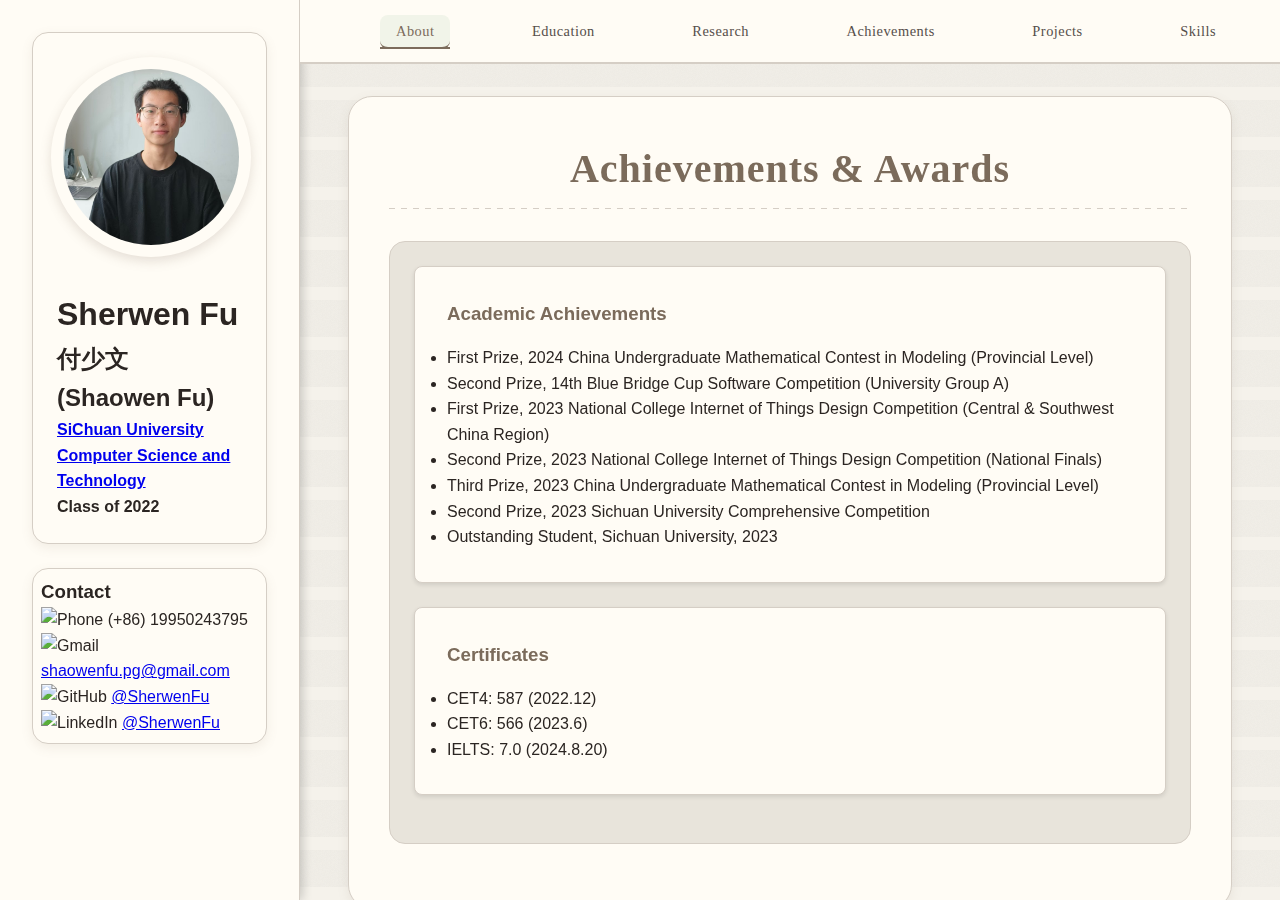
==== achievements.html @ 19a3b173 "delete experiences page" ====
<!DOCTYPE html>
<html lang="en">
<head>
    <meta charset="UTF-8">
    <meta name="viewport" content="width=device-width, initial-scale=1.0">
    <title>Achievements - Shaowen Fu (Sherwen)</title>
    <link rel="stylesheet" href="css/style.css">
    <link rel="stylesheet" href="https://cdnjs.cloudflare.com/ajax/libs/font-awesome/6.0.0/css/all.min.css">
</head>
<body>
    <div class="container">
        <!-- Left Sidebar - Profile Card -->
        <aside class="profile-sidebar">
            <div class="profile-card">
                <!-- Basic Info -->
                <img src="images/profile_picture.jpg" alt="Shaowen Fu" class="profile-image">
                <h1>Sherwen Fu</h1>
                <h2>付少文(Shaowen Fu)</h2>
                <h4><a href="https://www.scu.edu.cn/" target="_blank">SiChuan University</a></h4> 
                <h4><a href="https://cs.scu.edu.cn/" target="_blank">Computer Science and Technology</a></h4>
                <h4>Class of 2022</h4>
            </div>
            <!-- Contact Info -->
            <div class="info-section">
                <h3>Contact</h3>
                <ul class="contact-list">
                    <ul>
                        <img src="icons/phone-call_gray.svg" alt="Phone" width="20px">
                        <span>(+86) 19950243795</span>
                    </ul>
                    <ul>
                        <img src="icons/gmail.png" alt="Gmail" width="20px">
                        <a href="mailto:shaowenfu.pg@gmail.com">shaowenfu.pg@gmail.com</a>
                    </ul>
                    <ul>
                        <img src="icons/github.png" alt="GitHub" width="20px">
                        <a href="https://github.com/shaowenfu" target="_blank">@SherwenFu</a>
                    </ul>
                    <ul>
                        <img src="icons/Linkedin.png" alt="LinkedIn" width="20px">
                        <a href="https://www.linkedin.com/in/shaowenfu/" target="_blank">@SherwenFu</a>
                    </ul>
            </div>
        </aside>

        <!-- Right Content Area -->
        <main class="main-content">
            <!-- Top Navigation -->
            <nav class="content-nav">
                <ul class="nav-links">
                    <li><a href="index.html" class="nav-link">About</a></li>
                    <li><a href="education.html" class="nav-link">Education</a></li>
                    <li><a href="research.html" class="nav-link">Research</a></li>
                    <li><a href="achievements.html" class="nav-link active">Achievements</a></li>
                    <li><a href="projects.html" class="nav-link">Projects</a></li>
                    <li><a href="skills.html" class="nav-link">Skills</a></li>
                </ul>
            </nav>

            <div class="sections-container">
                <!-- Achievements Section -->
                <section id="achievements" class="section">
                    <div class="section-content">
                        <h2>Achievements & Awards</h2>
                        <div class="content-block">
                            <div class="achievement-item">
                                <h3>Academic Achievements</h3>
                                <ul>
                                    <li>First Prize, 2024 China Undergraduate Mathematical Contest in Modeling (Provincial Level)</li>
                                    <li>Second Prize, 14th Blue Bridge Cup Software Competition (University Group A)</li>
                                    <li>First Prize, 2023 National College Internet of Things Design Competition (Central & Southwest China Region)</li>
                                    <li>Second Prize, 2023 National College Internet of Things Design Competition (National Finals)</li>
                                    <li>Third Prize, 2023 China Undergraduate Mathematical Contest in Modeling (Provincial Level)</li>
                                    <li>Second Prize, 2023 Sichuan University Comprehensive Competition</li>
                                    <li>Outstanding Student, Sichuan University, 2023</li>
                                </ul>
                            </div>
                            <div class="achievement-item">
                                <h3>Certificates</h3>
                                <ul>
                                    <li>CET4: 587 (2022.12)</li>
                                    <li>CET6: 566 (2023.6)</li>
                                    <li>IELTS: 7.0 (2024.8.20)</li>
                                </ul>
                            </div>
                        </div>
                    </div>
                </section>
            </div>
        </main>
    </div>

    <script src="js/main.js"></script>
</body>
</html>
---- css/style.css ----
/* Global Styles */
:root {
    /* Vintage Color Scheme */
    --primary-color: #7B6B5B;      /* 主要强调色 - 复古棕 */
    --primary-dark: #5A4E42;       /* 深棕色，用于悬停状态 */
    --secondary-color: #A65D57;    /* 次要强调色 - 暗红色 */
    --secondary-dark: #8B4E4A;     /* 深红色，用于悬停状态 */
    --accent-color: #8F9779;       /* 点缀色 - 橄榄绿 */
    
    /* 背景色系 */
    --background-color: #F5F2EB;   /* 古纸色背景 */
    --surface-color: #FFFCF5;      /* 米白色卡片背景 */
    --surface-color-light: #E8E4DB; /* 浅灰褐色，用于悬停状态 */
    
    /* 文字色系 */
    --text-primary: #2B2522;       /* 主要文字颜色 - 深褐色 */
    --text-secondary: #564E4A;     /* 次要文字颜色 - 中褐色 */
    --text-tertiary: #847D77;      /* 辅助文字颜色 - 浅褐色 */
    
    /* 边框和分割线 */
    --border-color: #D5CEC5;       /* 复古边框色 */
    
    /* 功能色 */
    --success-color: #739081;      /* 成功状态 - 复古绿 */
    --warning-color: #C4A484;      /* 警告状态 - 复古棕 */
    --error-color: #B47267;        /* 错误状态 - 复古红 */
    
    /* Layout Variables */
    --sidebar-width: 300px;
    --nav-height: 64px;
    --content-padding: 2rem;
    --section-spacing: 2rem;
}

* {
    margin: 0;
    padding: 0;
    box-sizing: border-box;
}

body {
    font-family: 'Segoe UI', Tahoma, Geneva, Verdana, sans-serif;
    line-height: 1.6;
    color: var(--text-primary);
    background-color: var(--background-color);
    background-image: 
        linear-gradient(
            rgba(245, 242, 235, 0.8),
            rgba(245, 242, 235, 0.8)
        ),
        url('[data-uri]');
}

/* Container Layout */
.container {
    display: flex;
    min-height: 100vh;
}

/* Main Content Area */
.main-content {
    flex: 1;
    margin-left: var(--sidebar-width);
    height: 100vh;
    overflow: hidden;
    display: flex;
    flex-direction: column;
    min-width: 0;
}

/* Content Navigation */
.content-nav {
    background-color: var(--surface-color);
    border-bottom: 2px solid var(--border-color);
    backdrop-filter: blur(10px);
    padding: 0 var(--content-padding);
    height: var(--nav-height);
    flex-shrink: 0;
    display: flex;
    align-items: center;
    position: sticky;
    top: 0;
    z-index: 1000;
    width: 100%;
}

.content-nav .nav-links {
    display: flex;
    justify-content: space-between;
    list-style: none;
    width: 100%;
    padding: 0 1rem;
    margin: 0;
}

.content-nav .nav-link {
    color: var(--text-secondary);
    text-decoration: none;
    font-weight: 500;
    padding: 0.5rem 1rem;
    border-radius: 8px;
    transition: all 0.3s ease;
    position: relative;
    white-space: nowrap;
    font-size: 0.9rem;
    font-family: 'Georgia', serif;
    letter-spacing: 0.5px;
}

.content-nav .nav-link:hover {
    color: var(--secondary-color);
}

.content-nav .nav-link.active {
    color: var(--primary-color);
    background-color: rgba(116, 178, 123, 0.1);
    border-bottom: 2px solid var(--primary-color);
}

.content-nav .nav-link.active::after {
    content: '';
    position: absolute;
    bottom: -2px;
    left: 0;
    width: 100%;
    height: 2px;
    background-color: var(--primary-color);
}

/* Sections Container */
.sections-container {
    flex: 1;
    overflow-y: auto;
    scroll-snap-type: y mandatory;
    scroll-padding-top: var(--nav-height);
    position: relative;
    height: calc(100vh - var(--nav-height));
}

/* Sections */
.section {
    min-height: calc(100vh - var(--nav-height));
    padding: 2rem 3rem;
    scroll-snap-align: start;
    scroll-snap-stop: always;
    display: flex;
    flex-direction: column;
}

.section-content {
    flex: 1;
    background: var(--surface-color);
    border-radius: 24px;
    padding: 2.5rem;
    margin-bottom: 1rem;
    box-shadow: 0 4px 12px rgba(116, 178, 123, 0.1);
    border: 1px solid var(--border-color);
    backdrop-filter: blur(10px);
    position: relative;
    overflow-y: auto;
    display: flex;
    flex-direction: column;
}

.section-content h2 {
    position: relative;
    font-family: 'Georgia', serif;
    color: var(--primary-color);
    letter-spacing: 1px;
    padding-bottom: 0.5rem;
    margin-bottom: 2rem;
}

.section-content h2::after {
    content: '';
    position: absolute;
    bottom: 0;
    left: 0;
    width: 100%;
    height: 1px;
    background: repeating-linear-gradient(
        90deg,
        var(--border-color),
        var(--border-color) 6px,
        transparent 6px,
        transparent 12px
    );
}

/* Profile Sidebar */
.profile-sidebar {
    width: var(--sidebar-width);
    position: fixed;
    height: 100vh;
    background-color: var(--surface-color);
    box-shadow: 2px 0 10px rgba(0, 0, 0, 0.2);
    overflow-y: auto;
    padding: 2rem;
    border-right: 1px solid var(--border-color);
}

.profile-card, .info-section, .section-content {
    background-color: var(--surface-color);
    border: 1px solid var(--border-color);
    box-shadow: 0 4px 12px rgba(123, 107, 91, 0.1);
}

.profile-card{
    background-color: var(--surface-color);
    border-radius: 16px;
    padding: 1.5rem;
    margin-bottom: 1.5rem;
    border: 1px solid var(--border-color);
}

.info-section{
    background-color: var(--surface-color);
    border-radius: 16px;
    padding: 0.5rem;
    margin-bottom: 1.5rem;
    border: 1px solid var(--border-color);
}

.profile-header h1 {
    color: var(--text-primary);
}

.profile-header h2 {
    color: var(--primary-color);
}

/* Profile Image */
.profile-image {
    width: 200px;
    height: 200px;
    border-radius: 50%;
    object-fit: cover;
    border: 8px solid var(--surface-color);
    padding: 4px;
    background-color: var(--surface-color);
    box-shadow: 0 4px 12px rgba(123, 107, 91, 0.2);
    margin: 0 auto 2rem;
    display: block;
    transition: all 0.3s ease;
    position: relative;
    left: 0%;
    transform: translateX(-3%);
}

.profile-image:hover {
    transform: scale(1.05);
    border-color: var(--accent-color);
    box-shadow: 0 12px 32px rgba(250, 207, 85, 0.3);
}

.profile-image::after {
    content: '';
    position: absolute;
    top: -12px;
    left: -12px;
    right: -12px;
    bottom: -12px;
    border: 1px solid var(--border-color);
    z-index: -1;
}

/* Content Block Styling */
.content-block {
    flex: 1;
    background: var(--surface-color-light);
    border-radius: 16px;
    padding: 1.5rem;
    margin-bottom: 1.5rem;
    border: 1px solid var(--border-color);
    overflow-y: auto;
}

.content-block:hover {
    transform: translateX(5px);
}

/* Project Grid */
.project-grid {
    display: grid;
    grid-template-columns: repeat(2, 1fr);
    gap: 2rem;
    padding: 1rem;
}

.project-card {
    background: var(--surface-color);
    border-radius: 16px;
    padding: 1.5rem;
    display: flex;
    flex-direction: column;
    box-shadow: 0 4px 15px rgba(0, 0, 0, 0.2);
    transition: all 0.3s ease;
    border: 1px solid var(--border-color);
}

.project-card:hover {
    transform: translateY(-3px);
    box-shadow: 0 6px 16px rgba(123, 107, 91, 0.15);
    border-color: var(--primary-color);
}

.project-header {
    margin-bottom: 1rem;
}

.project-header h3 {
    color: var(--text-primary);
    font-size: 1.25rem;
    margin-bottom: 0.5rem;
}

.project-date {
    color: var(--primary-color);
    font-size: 0.875rem;
}

.project-description {
    color: var(--text-secondary);
    margin-bottom: 1.5rem;
    flex-grow: 1;
    line-height: 1.6;
}

.project-footer {
    display: flex;
    justify-content: space-between;
    align-items: center;
    margin-top: auto;
}

.project-link {
    color: var(--primary-color);
    text-decoration: none;
    font-weight: 500;
    display: flex;
    align-items: center;
    gap: 0.5rem;
    padding: 0.5rem 1rem;
    border-radius: 8px;
    transition: all 0.3s ease;
}

.project-link:hover {
    color: var(--primary-dark);
    background: var(--surface-color-light);
}

.details-btn {
    background-color: var(--primary-color);
    color: var(--surface-color);
    border: none;
    padding: 0.5rem 1.2rem;
    border-radius: 4px;
    cursor: pointer;
    font-weight: 500;
    transition: all 0.3s ease;
    font-family: 'Georgia', serif;
}

.details-btn:hover {
    background-color: var(--primary-dark);
    transform: translateY(-2px);
}

/* Modal Styles */
.modal {
    display: none;
    position: fixed;
    z-index: 1000;
    left: 0;
    top: 0;
    width: 100%;
    height: 100%;
    background-color: rgba(0, 0, 0, 0.5);
}

.modal-content {
    position: relative;
    background-color: #fefefe;
    margin: 15% auto;
    padding: 20px;
    border: 1px solid #888;
    width: 80%;
    max-width: 600px;
    border-radius: 5px;
}

.close-btn {
    color: #aaa;
    float: right;
    font-size: 28px;
    font-weight: bold;
    cursor: pointer;
}

.close-btn:hover,
.close-btn:focus {
    color: black;
    text-decoration: none;
    cursor: pointer;
}

.modal-body {
    padding: 20px 0;
}

.details-btn {
    background-color: #4a90e2;
    color: white;
    border: none;
    padding: 8px 16px;
    border-radius: 4px;
    cursor: pointer;
    margin: 10px 0;
}

.details-btn:hover {
    background-color: #357abd;
}

/* Responsive Design */
@media (max-width: 1200px) {
    .project-grid {
        grid-template-columns: 1fr 1fr;
        gap: 1.5rem;
    }
}

@media (max-width: 768px) {
    .project-grid {
        grid-template-columns: 1fr;
    }

    .modal-content {
        width: 95%;
        margin: 2vh auto;
    }
}

/* Achievement Items */
.achievement-item {
    background: var(--surface-color);
    border-radius: 16px;
    padding: 1.5rem;
    margin-bottom: 1.5rem;
    border: 1px solid var(--border-color);
    transition: transform 0.3s ease;
}

.achievement-item:hover {
    transform: translateX(10px);
}

.achievement-item h3 {
    color: var(--text-primary);
}

/* Scrollbar Styling */
::-webkit-scrollbar {
    width: 8px;
}

::-webkit-scrollbar-track {
    background: var(--surface-color);
}

::-webkit-scrollbar-thumb {
    background: var(--primary-color);
    opacity: 0.8;
}

::-webkit-scrollbar-thumb:hover {
    background: var(--primary-dark);
}

/* Responsive Design */
@media (max-width: 1200px) {
    .content-nav .nav-link {
        padding: 0.5rem 0.75rem;
        font-size: 0.85rem;
    }
}

@media (max-width: 992px) {
    .content-nav .nav-link {
        padding: 0.4rem 0.6rem;
        font-size: 0.8rem;
    }
}

@media (max-width: 768px) {
    .container {
        flex-direction: column;
    }

    .profile-sidebar {
        position: relative;
        width: 100%;
        height: auto;
    }

    .main-content {
        margin-left: 0;
    }

    .content-nav .nav-links {
        flex-wrap: wrap;
        justify-content: center;
        gap: 0.5rem;
    }

    .content-nav {
        height: auto;
        padding: 0.5rem;
    }

    .content-nav .nav-link {
        padding: 0.3rem 0.5rem;
        font-size: 0.75rem;
    }
}

/* Navigation */
.navbar {
    position: fixed;
    width: 100%;
    background-color: var(--surface-color);
    box-shadow: 0 2px 4px rgba(0,0,0,0.1);
    z-index: 1000;
}

.nav-content {
    max-width: 1200px;
    margin: 0 auto;
    padding: 1rem;
    display: flex;
    justify-content: space-between;
    align-items: center;
}

.logo a {
    color: var(--primary-color);
    text-decoration: none;
    font-size: 1.5rem;
    font-weight: bold;
}

.nav-links {
    display: flex;
    list-style: none;
}

.nav-links li {
    margin-left: 2rem;
}

.nav-links a {
    color: var(--primary-color);
    text-decoration: none;
    transition: color 0.3s ease;
}

.nav-links a:hover {
    color: var(--secondary-color);
}

/* Hero Section */
.hero {
    height: 100vh;
    background: linear-gradient(rgba(44, 62, 80, 0.9), rgba(44, 62, 80, 0.9)),
                url('images/hero-bg.jpg') center/cover;
    display: flex;
    align-items: center;
    justify-content: center;
    text-align: center;
    color: var(--surface-color);
}

.hero-content h1 {
    font-size: 3.5rem;
    margin-bottom: 1rem;
}

.hero-content h2 {
    font-size: 2rem;
    margin-bottom: 1rem;
    font-weight: 300;
}

.hero-content p {
    font-size: 1.2rem;
    max-width: 600px;
    margin: 0 auto;
}

/* Section Styles */
section {
    padding: 5rem 2rem;
}

section h2 {
    text-align: center;
    margin-bottom: 3rem;
    color: var(--primary-color);
    font-size: 2.5rem;
}

/* About Section */
.about-content {
    max-width: 1000px;
    margin: 0 auto;
    display: grid;
    grid-template-columns: 1fr 2fr;
    gap: 2rem;
}

.profile-info h3 {
    color: var(--primary-color);
    margin-bottom: 1rem;
}

.profile-info ul {
    list-style: none;
    margin-bottom: 2rem;
}

/* Research Section */
.research-content {
    max-width: 1000px;
    margin: 0 auto;
}

.research-item {
    background-color: var(--surface-color);
    padding: 2rem;
    border-radius: 8px;
    box-shadow: 0 2px 4px rgba(0,0,0,0.1);
    margin-bottom: 2rem;
}

.research-item h3 {
    color: var(--primary-color);
    margin-bottom: 1rem;
}

.research-item ul {
    margin-left: 1.5rem;
}

/* Projects Section */
.project-grid {
    max-width: 1200px;
    margin: 0 auto;
    display: grid;
    grid-template-columns: repeat(auto-fit, minmax(300px, 1fr));
    gap: 2rem;
}

.project-card {
    background-color: var(--surface-color);
    padding: 2rem;
    border-radius: 8px;
    box-shadow: 0 2px 4px rgba(0,0,0,0.1);
    transition: transform 0.3s ease;
}

.project-card:hover {
    transform: translateY(-3px);
    box-shadow: 0 6px 16px rgba(123, 107, 91, 0.15);
    border-color: var(--primary-color);
}

.project-card h3 {
    color: var(--primary-color);
    margin-bottom: 1rem;
}

.project-link {
    display: inline-block;
    margin-top: 1rem;
    color: var(--secondary-color);
    text-decoration: none;
}

/* Achievements Section */
.achievement-list {
    max-width: 1000px;
    margin: 0 auto;
    display: grid;
    grid-template-columns: repeat(auto-fit, minmax(300px, 1fr));
    gap: 2rem;
}

.achievement-item {
    background-color: var(--surface-color);
    padding: 2rem;
    border-radius: 8px;
    box-shadow: 0 2px 4px rgba(0,0,0,0.1);
}

.achievement-item h3 {
    color: var(--primary-color);
    margin-bottom: 1rem;
}

/* Contact Section */
.contact {
    background-color: var(--background-color);
}

.contact-info {
    max-width: 600px;
    margin: 0 auto;
    text-align: center;
}

.contact-item {
    margin-bottom: 1.5rem;
    display: flex;
    align-items: center;
    justify-content: center;
    gap: 1rem;
}

.contact-item i {
    color: var(--secondary-color);
    font-size: 1.5rem;
}

.contact-item a {
    color: var(--text-secondary);
    text-decoration: none;
}

/* Footer */
footer {
    background-color: var(--primary-color);
    color: var(--surface-color);
    text-align: center;
    padding: 1rem;
}

/* Responsive Design */
@media (max-width: 768px) {
    .nav-content {
        flex-direction: column;
        text-align: center;
    }

    .nav-links {
        margin-top: 1rem;
    }

    .nav-links li {
        margin: 0 1rem;
    }

    .about-content {
        grid-template-columns: 1fr;
    }

    .hero-content h1 {
        font-size: 2.5rem;
    }

    .hero-content h2 {
        font-size: 1.5rem;
    }
}

/* Education Page Styles */
.top-section {
    display: flex;
    gap: 1.5rem;
    margin-bottom: 2rem;
    flex-wrap: nowrap;
}

.overall-block {
    flex: 2;
    min-width: 250px;
}

.transcripts {
    flex: 1;
    margin-bottom: 0.5;
    padding: 1rem 0;
    background: var(--surface-color);
    border-radius: 12px;
    min-width: 300px;
}

.english-proficiency {
    flex: 1;
    margin-bottom: 0;
    padding: 0rem;
    background: var(--surface-color);
    border-radius: 12px;
    min-width: 250px;
}

.compulsory-text {
    font-size: 0.8em;
    color: var(--text-secondary);
}

.cert-item {
    margin-bottom: 0rem;
    background: var(--surface-color-light);
    padding: 0.3rem;
    border-radius: 8px;
}

.cert-item:last-child {
    margin-bottom: 0;
}

.cert-title {
    display: block;
    font-weight: 600;
    color: var(--primary-color);
}

.cert-date {
    display: inline-block;
    font-size: 0.9em;
    color: var(--text-secondary);
    margin-bottom: 0.3rem;
}

.pdf-links {
    display: flex;
    flex-direction: column;
    gap: 1rem;
}

.pdf-link {
    display: flex;
    align-items: center;
    gap: 0.5rem;
    color: var(--text-primary);
    text-decoration: none;
    padding: 0.5rem 1rem;
    background: var(--surface-color-light);
    border-radius: 8px;
    transition: all 0.3s ease;
}

.pdf-link:hover {
    background: var(--primary-color);
    transform: translateX(5px);
}

.pdf-link i {
    color: var(--error-color);
}

.overall-stats {
    list-style: none;
    padding: 0;
    display: grid;
    grid-template-columns: repeat(auto-fit, minmax(250px, 1fr));
    gap: 1rem;
}

.overall-stats li {
    padding: 0.5rem 1rem;
    background: var(--surface-color-light);
    border-radius: 8px;
    display: flex;
    align-items: center;
    justify-content: space-between;
}

.academic-years {
    display: grid;
    grid-template-columns: repeat(2, 1fr);
    gap: 1.5rem;
    margin-top: 0rem;
}

.year-block {
    background: var(--surface-color);
    border-radius: 12px;
    padding: 1rem;
    padding-bottom: 0.5rem;
    height: 100%;
}

.year-block h3 {
    color: var(--primary-color);
    margin-bottom: 0.5rem;
    display: flex;
    align-items: center;
    gap: 0.2rem;
}

.year-block h3 i {
    font-size: 1.2rem;
}

.semester {
    background: var(--surface-color-light);
    border-radius: 8px;
    padding: 0.5rem 1rem;
    margin-bottom: 0.2rem;
}

.semester:last-child {
    margin-bottom: 0;
}

.semester h4 {
    color: var(--text-primary);
    margin-bottom: 0.5rem;
    font-size: 1rem;
}

.semester p {
    color: var(--text-secondary);
    margin: 0.25rem 0;
    font-size: 0.9rem;
}

.semester span {
    color: var(--primary-color);
    font-weight: 600;
}

/* Responsive adjustments */
@media (max-width: 1200px) {
    .top-section {
        flex-wrap: wrap;
    }
    
    .overall-block,
    .transcripts,
    .english-proficiency {
        flex: 1 1 300px;
    }
}

@media (max-width: 992px) {
    .academic-years {
        grid-template-columns: 1fr;
    }
}

@media (max-width: 768px) {
    .overall-stats {
        grid-template-columns: 1fr;
    }
}

/* About Section Styles */
.info-cards {
    display: grid;
    grid-template-columns: repeat(auto-fit, minmax(300px, 1fr));
    gap: 1.5rem;
    margin-bottom: 2rem;
}

.info-card {
    background: var(--surface-color-light);
    border-radius: 16px;
    padding: 1.5rem;
    transition: transform 0.3s ease;
}

.info-card:hover {
    transform: translateY(-5px);
}

.card-header {
    display: flex;
    align-items: center;
    gap: 0.8rem;
    margin-bottom: 1rem;
    border-bottom: 2px solid var(--primary-color);
    padding-bottom: 0.5rem;
}

.card-header i {
    color: var(--primary-color);
    font-size: 1.5rem;
}

.card-header h3 {
    color: var(--text-primary);
    font-size: 1.2rem;
    margin: 0;
}

.info-list {
    list-style: none;
    padding: 0;
}

.info-list li {
    display: flex;
    align-items: center;
    gap: 0.8rem;
    margin-bottom: 0.8rem;
    color: var(--text-secondary);
}

.info-list li i {
    color: var(--primary-color);
    width: 20px;
    text-align: center;
}

.story-section {
    background: var(--surface-color-light);
    border-radius: 16px;
    padding: 2rem;
    margin-bottom: 2rem;
}

.story-header {
    display: flex;
    align-items: center;
    gap: 1rem;
    margin-bottom: 1.5rem;
}

.story-header i {
    color: var(--primary-color);
    font-size: 2rem;
}

.story-header h3 {
    color: var(--text-primary);
    font-size: 1.5rem;
    margin: 0;
}

.story-content p {
    color: var(--text-secondary);
    line-height: 1.8;
    margin-bottom: 1rem;
}

.interests-section {
    background: var(--surface-color-light);
    border-radius: 16px;
    padding: 2rem;
}

.interests-header {
    display: flex;
    align-items: center;
    gap: 1rem;
    margin-bottom: 1.5rem;
}

.interests-header i {
    color: var(--primary-color);
    font-size: 1.5rem;
}

.interests-header h3 {
    color: var(--text-primary);
    font-size: 1.5rem;
    margin: 0;
}

.interests-grid {
    display: grid;
    grid-template-columns: repeat(auto-fit, minmax(200px, 1fr));
    gap: 1rem;
}

.interest-item {
    display: flex;
    align-items: center;
    gap: 0.8rem;
    background: var(--surface-color);
    padding: 1rem;
    border-radius: 8px;
    transition: transform 0.3s ease;
}

.interest-item:hover {
    transform: translateX(5px);
}

.interest-item i {
    color: var(--primary-color);
    font-size: 1.2rem;
}

.interest-item span {
    color: var(--text-secondary);
}

/* Research Page Styles */
.research-card {
    background: var(--surface-color-light);
    border-radius: 16px;
    padding: 2rem;
    margin-bottom: 2rem;
    transition: transform 0.3s ease;
}

.research-card:hover {
    transform: translateY(-3px);
    box-shadow: 0 6px 16px rgba(123, 107, 91, 0.15);
    border-color: var(--primary-color);
}

.card-header {
    display: flex;
    align-items: center;
    gap: 1rem;
    margin-bottom: 1.5rem;
    border-bottom: 2px solid var(--primary-color);
    padding-bottom: 0.5rem;
}

.card-header i {
    color: var(--accent-color);
    font-size: 1.5rem;
}

.card-header h3 {
    color: var(--text-primary);
    margin: 0;
}

.card-content p {
    color: var(--text-secondary);
    line-height: 1.8;
}

.research-interests-grid {
    display: grid;
    grid-template-columns: repeat(auto-fit, minmax(300px, 1fr));
    gap: 1.5rem;
}

.interest-item {
    background: var(--surface-color);
    padding: 1.5rem;
    border-radius: 12px;
    display: flex;
    gap: 1rem;
    align-items: flex-start;
    transition: transform 0.3s ease;
}

.interest-item:hover {
    transform: translateX(10px);
}

.interest-item i {
    color: var(--accent-color);
    font-size: 1.5rem;
}

.interest-content h4 {
    color: var(--text-primary);
    margin-bottom: 0.5rem;
}

.interest-content p {
    color: var(--text-secondary);
    font-size: 0.9rem;
    line-height: 1.6;
}

.progress-timeline {
    display: flex;
    flex-direction: column;
    gap: 1.5rem;
}

.timeline-item {
    display: flex;
    gap: 1rem;
    padding-left: 1rem;
    position: relative;
}

.timeline-item::before {
    content: '';
    position: absolute;
    left: 0;
    top: 0;
    bottom: 0;
    width: 2px;
    background: var(--accent-color);
    opacity: 0.3;
}

.timeline-item i {
    color: var(--accent-color);
    font-size: 1.2rem;
}

.timeline-content h4 {
    color: var(--text-primary);
    margin-bottom: 0.5rem;
}

.timeline-content p {
    color: var(--text-secondary);
    font-size: 0.9rem;
    line-height: 1.6;
}

.lab-content {
    color: var(--text-secondary);
}

.lab-content h4 {
    color: var(--text-primary);
    margin-bottom: 0.5rem;
}

.activities-list {
    margin-top: 1.5rem;
    display: flex;
    flex-direction: column;
    gap: 1rem;
}

.activity-item {
    display: flex;
    align-items: center;
    gap: 1rem;
}

.activity-item i {
    color: var(--primary-color);
}

.subtitle {
    color: var(--primary-color);
    font-weight: 500;
    margin-bottom: 0.5rem;
}

.date {
    color: var(--text-tertiary);
    font-size: 0.9rem;
    margin-bottom: 1rem;
}

@media (max-width: 768px) {
    .research-interests-grid {
        grid-template-columns: 1fr;
    }
    
    .research-card {
        padding: 1.5rem;
    }
}
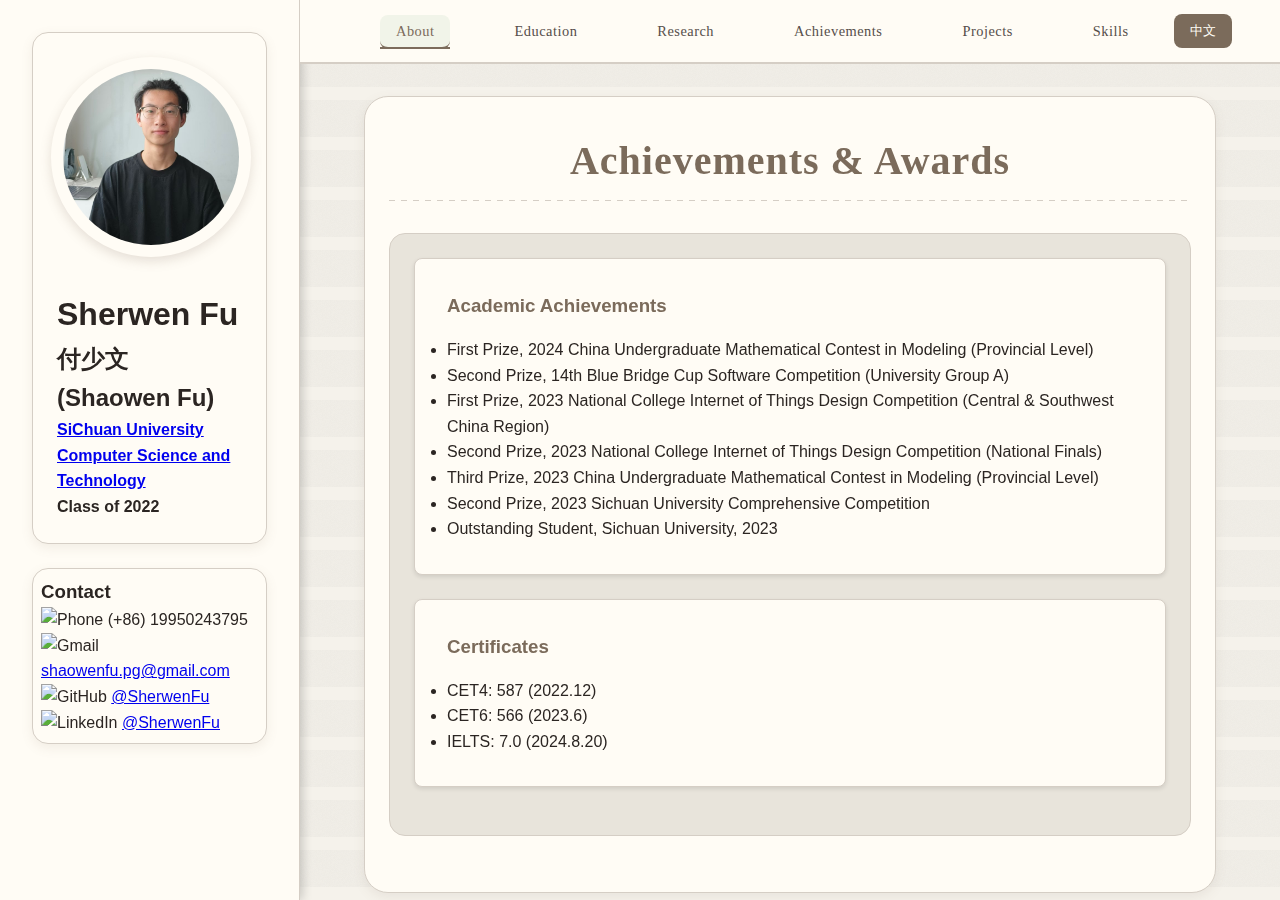
==== commit 50d09ba0: "add bilingual switch& fix projects page" ====
--- a/achievements.html
+++ b/achievements.html
@@ -48,39 +48,40 @@
             <!-- Top Navigation -->
             <nav class="content-nav">
                 <ul class="nav-links">
-                    <li><a href="index.html" class="nav-link">About</a></li>
-                    <li><a href="education.html" class="nav-link">Education</a></li>
-                    <li><a href="research.html" class="nav-link">Research</a></li>
-                    <li><a href="achievements.html" class="nav-link active">Achievements</a></li>
-                    <li><a href="projects.html" class="nav-link">Projects</a></li>
-                    <li><a href="skills.html" class="nav-link">Skills</a></li>
+                    <li><a href="index.html" class="nav-link" data-i18n="nav-about">About</a></li>
+                    <li><a href="education.html" class="nav-link" data-i18n="nav-education">Education</a></li>
+                    <li><a href="research.html" class="nav-link" data-i18n="nav-research">Research</a></li>
+                    <li><a href="achievements.html" class="nav-link active" data-i18n="nav-achievements">Achievements</a></li>
+                    <li><a href="projects.html" class="nav-link" data-i18n="nav-projects">Projects</a></li>
+                    <li><a href="skills.html" class="nav-link" data-i18n="nav-skills">Skills</a></li>
                 </ul>
+                <button class="language-switch" onclick="switchLanguage()">中文</button>
             </nav>
 
             <div class="sections-container">
                 <!-- Achievements Section -->
                 <section id="achievements" class="section">
                     <div class="section-content">
-                        <h2>Achievements & Awards</h2>
+                        <h2 data-i18n="achievements-title">Achievements & Awards</h2>
                         <div class="content-block">
                             <div class="achievement-item">
-                                <h3>Academic Achievements</h3>
+                                <h3 data-i18n="academic-achievements">Academic Achievements</h3>
                                 <ul>
-                                    <li>First Prize, 2024 China Undergraduate Mathematical Contest in Modeling (Provincial Level)</li>
-                                    <li>Second Prize, 14th Blue Bridge Cup Software Competition (University Group A)</li>
-                                    <li>First Prize, 2023 National College Internet of Things Design Competition (Central & Southwest China Region)</li>
-                                    <li>Second Prize, 2023 National College Internet of Things Design Competition (National Finals)</li>
-                                    <li>Third Prize, 2023 China Undergraduate Mathematical Contest in Modeling (Provincial Level)</li>
-                                    <li>Second Prize, 2023 Sichuan University Comprehensive Competition</li>
-                                    <li>Outstanding Student, Sichuan University, 2023</li>
+                                    <li data-i18n-achievement="0">First Prize, 2024 China Undergraduate Mathematical Contest in Modeling (Provincial Level)</li>
+                                    <li data-i18n-achievement="1">Second Prize, 14th Blue Bridge Cup Software Competition (University Group A)</li>
+                                    <li data-i18n-achievement="2">First Prize, 2023 National College Internet of Things Design Competition (Central & Southwest China Region)</li>
+                                    <li data-i18n-achievement="3">Second Prize, 2023 National College Internet of Things Design Competition (National Finals)</li>
+                                    <li data-i18n-achievement="4">Third Prize, 2023 China Undergraduate Mathematical Contest in Modeling (Provincial Level)</li>
+                                    <li data-i18n-achievement="5">Second Prize, 2023 Sichuan University Comprehensive Competition</li>
+                                    <li data-i18n-achievement="6">Outstanding Student, Sichuan University, 2023</li>
                                 </ul>
                             </div>
                             <div class="achievement-item">
-                                <h3>Certificates</h3>
+                                <h3 data-i18n="certificates-title">Certificates</h3>
                                 <ul>
-                                    <li>CET4: 587 (2022.12)</li>
-                                    <li>CET6: 566 (2023.6)</li>
-                                    <li>IELTS: 7.0 (2024.8.20)</li>
+                                    <li data-i18n-certificate="0">CET4: 587 (2022.12)</li>
+                                    <li data-i18n-certificate="1">CET6: 566 (2023.6)</li>
+                                    <li data-i18n-certificate="2">IELTS: 7.0 (2024.8.20)</li>
                                 </ul>
                             </div>
                         </div>
@@ -91,5 +92,6 @@
     </div>
 
     <script src="js/main.js"></script>
+    <script src="js/language.js"></script>
 </body>
-</html> +</html>
--- a/css/style.css
+++ b/css/style.css
@@ -84,13 +84,43 @@
     width: 100%;
 }
 
+.content-nav {
+    display: flex;
+    justify-content: space-between;
+    align-items: center;
+    padding: 0 var(--content-padding);
+}
+
 .content-nav .nav-links {
     display: flex;
-    justify-content: space-between;
     list-style: none;
-    width: 100%;
     padding: 0 1rem;
     margin: 0;
+    gap: 1rem;
+}
+
+.language-switch {
+    background-color: var(--primary-color);
+    color: var(--surface-color);
+    border: none;
+    padding: 0.5rem 1rem;
+    border-radius: 8px;
+    cursor: pointer;
+    font-weight: 500;
+    transition: all 0.3s ease;
+    display: flex;
+    align-items: center;
+    gap: 0.5rem;
+    margin-right: 1rem;
+}
+
+.language-switch:hover {
+    background-color: var(--primary-dark);
+    transform: translateY(-2px);
+}
+
+.language-switch i {
+    font-size: 1.1rem;
 }
 
 .content-nav .nav-link {
@@ -135,6 +165,9 @@
     scroll-padding-top: var(--nav-height);
     position: relative;
     height: calc(100vh - var(--nav-height));
+    max-width: 100%;
+    padding: 0 1rem;
+    box-sizing: border-box;
 }
 
 /* Sections */
@@ -160,6 +193,9 @@
     overflow-y: auto;
     display: flex;
     flex-direction: column;
+    max-width: 100%;
+    overflow: hidden;
+    padding: 2rem 1.5rem;
 }
 
 .section-content h2 {
@@ -282,20 +318,26 @@
 /* Project Grid */
 .project-grid {
     display: grid;
-    grid-template-columns: repeat(2, 1fr);
-    gap: 2rem;
+    grid-template-columns: repeat(auto-fit, minmax(280px, 1fr));
+    gap: 1.5rem;
     padding: 1rem;
+    width: 100%;
+    max-width: 100%;
+    margin: 0 auto;
 }
 
 .project-card {
     background: var(--surface-color);
-    border-radius: 16px;
-    padding: 1.5rem;
+    border-radius: 12px;
+    padding: 1.25rem;
     display: flex;
     flex-direction: column;
-    box-shadow: 0 4px 15px rgba(0, 0, 0, 0.2);
+    box-shadow: 0 2px 8px rgba(0, 0, 0, 0.1);
     transition: all 0.3s ease;
     border: 1px solid var(--border-color);
+    width: 100%;
+    max-width: 100%;
+    margin: 0;
 }
 
 .project-card:hover {
@@ -310,8 +352,8 @@
 
 .project-header h3 {
     color: var(--text-primary);
-    font-size: 1.25rem;
-    margin-bottom: 0.5rem;
+    font-size: 1.1rem;
+    margin-bottom: 0.3rem;
 }
 
 .project-date {
@@ -321,9 +363,10 @@
 
 .project-description {
     color: var(--text-secondary);
-    margin-bottom: 1.5rem;
+    margin-bottom: 1rem;
     flex-grow: 1;
-    line-height: 1.6;
+    line-height: 1.5;
+    font-size: 0.9rem;
 }
 
 .project-footer {
@@ -426,19 +469,33 @@
 /* Responsive Design */
 @media (max-width: 1200px) {
     .project-grid {
-        grid-template-columns: 1fr 1fr;
-        gap: 1.5rem;
+        grid-template-columns: repeat(auto-fit, minmax(250px, 1fr));
+        gap: 1.25rem;
     }
 }
 
 @media (max-width: 768px) {
     .project-grid {
-        grid-template-columns: 1fr;
+        grid-template-columns: repeat(auto-fit, minmax(240px, 1fr));
+        gap: 1rem;
+        padding: 0.75rem;
+    }
+
+    .project-card {
+        padding: 1rem;
     }
 
     .modal-content {
         width: 95%;
         margin: 2vh auto;
+    }
+}
+
+@media (max-width: 480px) {
+    .project-grid {
+        grid-template-columns: 1fr;
+        gap: 0.75rem;
+        padding: 0.5rem;
     }
 }
 
@@ -653,14 +710,6 @@
 }
 
 /* Projects Section */
-.project-grid {
-    max-width: 1200px;
-    margin: 0 auto;
-    display: grid;
-    grid-template-columns: repeat(auto-fit, minmax(300px, 1fr));
-    gap: 2rem;
-}
-
 .project-card {
     background-color: var(--surface-color);
     padding: 2rem;
@@ -743,6 +792,88 @@
     color: var(--surface-color);
     text-align: center;
     padding: 1rem;
+}
+
+/* Markdown Content Styles */
+.markdown-content {
+    padding: 20px;
+    line-height: 1.6;
+}
+
+.markdown-content h1 {
+    font-size: 2em;
+    margin-bottom: 1em;
+    border-bottom: 2px solid #eee;
+    padding-bottom: 0.3em;
+}
+
+.markdown-content h2 {
+    font-size: 1.5em;
+    margin: 1em 0;
+    border-bottom: 1px solid #eee;
+    padding-bottom: 0.3em;
+}
+
+.markdown-content h3 {
+    font-size: 1.25em;
+    margin: 1em 0;
+}
+
+.markdown-content p {
+    margin: 1em 0;
+}
+
+.markdown-content code {
+    background-color: #f6f8fa;
+    padding: 0.2em 0.4em;
+    border-radius: 3px;
+    font-family: monospace;
+}
+
+.markdown-content pre {
+    background-color: #f6f8fa;
+    padding: 16px;
+    border-radius: 6px;
+    overflow: auto;
+}
+
+.markdown-content pre code {
+    background-color: transparent;
+    padding: 0;
+}
+
+.markdown-content ul, 
+.markdown-content ol {
+    padding-left: 2em;
+    margin: 1em 0;
+}
+
+.markdown-content img {
+    max-width: 100%;
+    height: auto;
+}
+
+.markdown-content blockquote {
+    padding: 0 1em;
+    color: #6a737d;
+    border-left: 0.25em solid #dfe2e5;
+    margin: 1em 0;
+}
+
+.markdown-content table {
+    border-collapse: collapse;
+    width: 100%;
+    margin: 1em 0;
+}
+
+.markdown-content table th,
+.markdown-content table td {
+    padding: 6px 13px;
+    border: 1px solid #dfe2e5;
+}
+
+.markdown-content table tr:nth-child(2n) {
+    background-color: #f6f8fa;
 }
 
 /* Responsive Design */
@@ -1261,3 +1392,213 @@
         padding: 1.5rem;
     }
 }
+
+/* Enhanced Modal Styles */
+.modal {
+    display: none;
+    position: fixed;
+    z-index: 1000;
+    left: 0;
+    top: 0;
+    width: 100%;
+    height: 100%;
+    background-color: rgba(0, 0, 0, 0.5);
+    backdrop-filter: blur(5px);
+}
+
+.modal-content {
+    position: relative;
+    background-color: var(--surface-color);
+    margin: 5vh auto;
+    padding: 2rem;
+    width: 90%;
+    max-width: 900px;
+    max-height: 90vh;
+    border-radius: 16px;
+    overflow-y: auto;
+    box-shadow: 0 4px 20px rgba(0, 0, 0, 0.2);
+    border: 1px solid var(--border-color);
+}
+
+.modal-body {
+    padding: 1rem 0;
+}
+
+.modal-body h2 {
+    color: var(--primary-color);
+    margin-bottom: 1.5rem;
+    padding-bottom: 1rem;
+    border-bottom: 2px solid var(--border-color);
+}
+
+.readme-content {
+    font-size: 0.95em;
+    line-height: 1.8;
+    color: var(--text-secondary);
+}
+
+.readme-content h1,
+.readme-content h2,
+.readme-content h3 {
+    color: var(--text-primary);
+    margin: 1.5rem 0 1rem;
+}
+
+.readme-content p {
+    margin-bottom: 1rem;
+}
+
+.readme-content ul,
+.readme-content ol {
+    margin: 1rem 0;
+    padding-left: 2rem;
+}
+
+.readme-content code {
+    background: var(--surface-color-light);
+    padding: 0.2rem 0.4rem;
+    border-radius: 4px;
+    font-family: monospace;
+}
+
+.readme-content pre {
+    background: var(--surface-color-light);
+    padding: 1rem;
+    border-radius: 8px;
+    overflow-x: auto;
+    margin: 1rem 0;
+}
+
+.close-btn {
+    position: absolute;
+    right: 1.5rem;
+    top: 1.5rem;
+    font-size: 1.5rem;
+    color: var(--text-tertiary);
+    cursor: pointer;
+    width: 32px;
+    height: 32px;
+    display: flex;
+    align-items: center;
+    justify-content: center;
+    border-radius: 50%;
+    transition: all 0.3s ease;
+}
+
+.close-btn:hover {
+    background: var(--surface-color-light);
+    color: var(--text-primary);
+}
+
+.loading {
+    text-align: center;
+    padding: 2rem;
+    color: var(--text-tertiary);
+}
+
+/* Enhanced Project Grid */
+.project-grid {
+    grid-template-columns: repeat(auto-fit, minmax(350px, 1fr)) !important;
+    padding: 1rem;
+}
+
+/* Responsive Design */
+@media (max-width: 768px) {
+    .project-grid {
+        grid-template-columns: 1fr !important;
+        padding: 0.5rem;
+    }
+
+    .modal-content {
+        width: 95%;
+        margin: 2vh auto;
+        padding: 1.5rem;
+    }
+
+    .close-btn {
+        right: 1rem;
+        top: 1rem;
+    }
+}
+
+/* Markdown Content Styles */
+.markdown-content {
+    padding: 20px;
+    line-height: 1.6;
+}
+
+.markdown-content h1 {
+    font-size: 2em;
+    margin-bottom: 1em;
+    border-bottom: 2px solid #eee;
+    padding-bottom: 0.3em;
+}
+
+.markdown-content h2 {
+    font-size: 1.5em;
+    margin: 1em 0;
+    border-bottom: 1px solid #eee;
+    padding-bottom: 0.3em;
+}
+
+.markdown-content h3 {
+    font-size: 1.25em;
+    margin: 1em 0;
+}
+
+.markdown-content p {
+    margin: 1em 0;
+}
+
+.markdown-content code {
+    background-color: #f6f8fa;
+    padding: 0.2em 0.4em;
+    border-radius: 3px;
+    font-family: monospace;
+}
+
+.markdown-content pre {
+    background-color: #f6f8fa;
+    padding: 16px;
+    border-radius: 6px;
+    overflow: auto;
+}
+
+.markdown-content pre code {
+    background-color: transparent;
+    padding: 0;
+}
+
+.markdown-content ul, 
+.markdown-content ol {
+    padding-left: 2em;
+    margin: 1em 0;
+}
+
+.markdown-content img {
+    max-width: 100%;
+    height: auto;
+}
+
+.markdown-content blockquote {
+    padding: 0 1em;
+    color: #6a737d;
+    border-left: 0.25em solid #dfe2e5;
+    margin: 1em 0;
+}
+
+.markdown-content table {
+    border-collapse: collapse;
+    width: 100%;
+    margin: 1em 0;
+}
+
+.markdown-content table th,
+.markdown-content table td {
+    padding: 6px 13px;
+    border: 1px solid #dfe2e5;
+}
+
+.markdown-content table tr:nth-child(2n) {
+    background-color: #f6f8fa;
+}
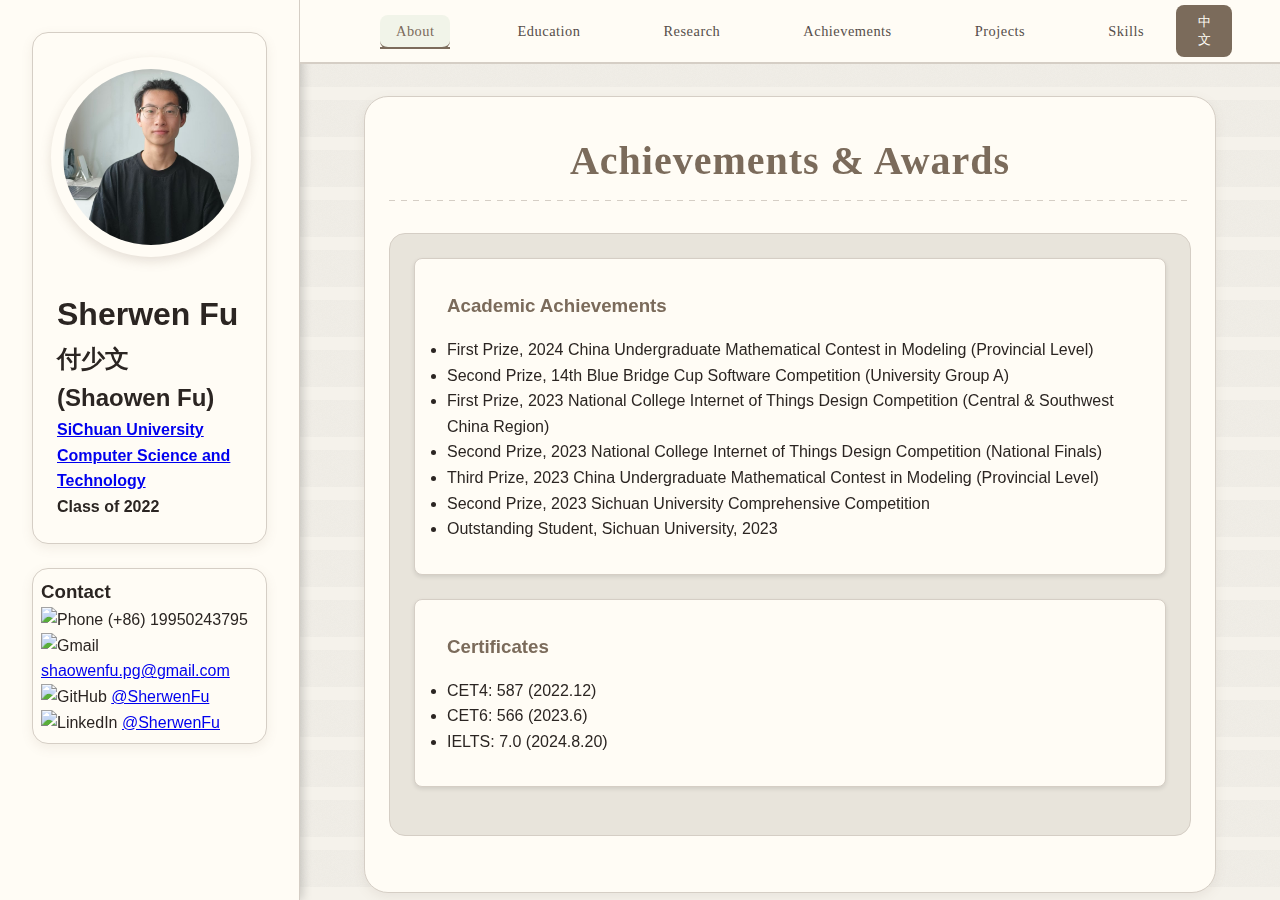
==== commit d4c15fdb: "LinkedIn URL change" ====
--- a/achievements.html
+++ b/achievements.html
@@ -38,7 +38,7 @@
                     </ul>
                     <ul>
                         <img src="icons/Linkedin.png" alt="LinkedIn" width="20px">
-                        <a href="https://www.linkedin.com/in/shaowenfu/" target="_blank">@SherwenFu</a>
+                        <a href="https://www.linkedin.com/in/shaowenf" target="_blank">@SherwenFu</a>
                     </ul>
             </div>
         </aside>
--- a/css/style.css
+++ b/css/style.css
@@ -96,7 +96,8 @@
     list-style: none;
     padding: 0 1rem;
     margin: 0;
-    gap: 1rem;
+    width: 100%;
+    justify-content: space-between;
 }
 
 .language-switch {
@@ -1469,31 +1470,43 @@
     margin: 1rem 0;
 }
 
-.close-btn {
-    position: absolute;
-    right: 1.5rem;
-    top: 1.5rem;
-    font-size: 1.5rem;
-    color: var(--text-tertiary);
-    cursor: pointer;
-    width: 32px;
-    height: 32px;
-    display: flex;
-    align-items: center;
-    justify-content: center;
-    border-radius: 50%;
-    transition: all 0.3s ease;
-}
-
-.close-btn:hover {
-    background: var(--surface-color-light);
-    color: var(--text-primary);
-}
-
-.loading {
-    text-align: center;
-    padding: 2rem;
-    color: var(--text-tertiary);
+.readme-content pre code {
+    background-color: transparent;
+    padding: 0;
+}
+
+.readme-content ul, 
+.readme-content ol {
+    padding-left: 2em;
+    margin: 1em 0;
+}
+
+.readme-content img {
+    max-width: 100%;
+    height: auto;
+}
+
+.readme-content blockquote {
+    padding: 0 1em;
+    color: #6a737d;
+    border-left: 0.25em solid #dfe2e5;
+    margin: 1em 0;
+}
+
+.readme-content table {
+    border-collapse: collapse;
+    width: 100%;
+    margin: 1em 0;
+}
+
+.readme-content table th,
+.readme-content table td {
+    padding: 6px 13px;
+    border: 1px solid #dfe2e5;
+}
+
+.readme-content table tr:nth-child(2n) {
+    background-color: #f6f8fa;
 }
 
 /* Enhanced Project Grid */
@@ -1602,3 +1615,160 @@
 .markdown-content table tr:nth-child(2n) {
     background-color: #f6f8fa;
 }
+
+/* Career Section Styles */
+.career-section {
+    background: var(--surface-color-light);
+    border-radius: 16px;
+    padding: 2rem;
+    margin: 2rem 0;
+}
+
+.career-header {
+    display: flex;
+    align-items: center;
+    gap: 1rem;
+    margin-bottom: 1.5rem;
+}
+
+.career-header i {
+    color: var(--primary-color);
+    font-size: 1.5rem;
+}
+
+.career-header h3 {
+    color: var(--text-primary);
+    font-size: 1.5rem;
+    margin: 0;
+}
+
+.career-cards {
+    display: grid;
+    grid-template-columns: repeat(3, 1fr);
+    gap: 1.5rem;
+}
+
+.career-card {
+    background: var(--surface-color);
+    padding: 1.5rem;
+    border-radius: 12px;
+    transition: transform 0.3s ease;
+}
+
+.career-card:hover {
+    transform: translateY(-5px);
+}
+
+.career-card i {
+    color: var(--primary-color);
+    font-size: 1.5rem;
+    margin-bottom: 1rem;
+}
+
+.career-card h4 {
+    color: var(--text-primary);
+    margin-bottom: 0.5rem;
+}
+
+.career-card p {
+    color: var(--text-secondary);
+    font-size: 0.9rem;
+    line-height: 1.6;
+}
+
+/* Career Focus Grid Styles */
+.career-focus-grid {
+    display: grid;
+    grid-template-columns: repeat(3, 1fr);
+    gap: 1.5rem;
+}
+
+.career-tags {
+    display: flex;
+    flex-wrap: wrap;
+    gap: 0.5rem;
+    margin: 1rem 0;
+}
+
+.tag {
+    background: var(--primary-color);
+    color: var(--surface-color);
+    padding: 0.3rem 0.8rem;
+    border-radius: 20px;
+    font-size: 0.8rem;
+    white-space: nowrap;
+}
+
+/* Responsive adjustments */
+@media (max-width: 1200px) {
+    .career-cards,
+    .career-focus-grid {
+        grid-template-columns: repeat(2, 1fr);
+    }
+}
+
+@media (max-width: 768px) {
+    .career-cards,
+    .career-focus-grid {
+        grid-template-columns: 1fr;
+    }
+}
+
+/* Add these styles to your existing CSS file */
+
+.project-section {
+    margin: 20px 0;
+}
+
+.project-section h5 {
+    color: #2c3e50;
+    margin-bottom: 10px;
+}
+
+.project-section ul {
+    list-style-type: disc;
+    margin-left: 20px;
+}
+
+.skills-grid {
+    display: grid;
+    grid-template-columns: repeat(auto-fit, minmax(250px, 1fr));
+    gap: 20px;
+    margin-top: 20px;
+}
+
+.skill-item {
+    background: #f8f9fa;
+    padding: 20px;
+    border-radius: 8px;
+    text-align: center;
+}
+
+.skill-item i {
+    font-size: 2em;
+    color: #3498db;
+    margin-bottom: 15px;
+}
+
+.skill-item h4 {
+    color: #2c3e50;
+    margin-bottom: 10px;
+}
+
+.future-plans-list {
+    list-style-type: none;
+    padding: 0;
+}
+
+.future-plans-list li {
+    margin: 15px 0;
+    padding-left: 25px;
+    position: relative;
+}
+
+.future-plans-list li:before {
+    content: "•";
+    position: absolute;
+    left: 0;
+    color: #3498db;
+}
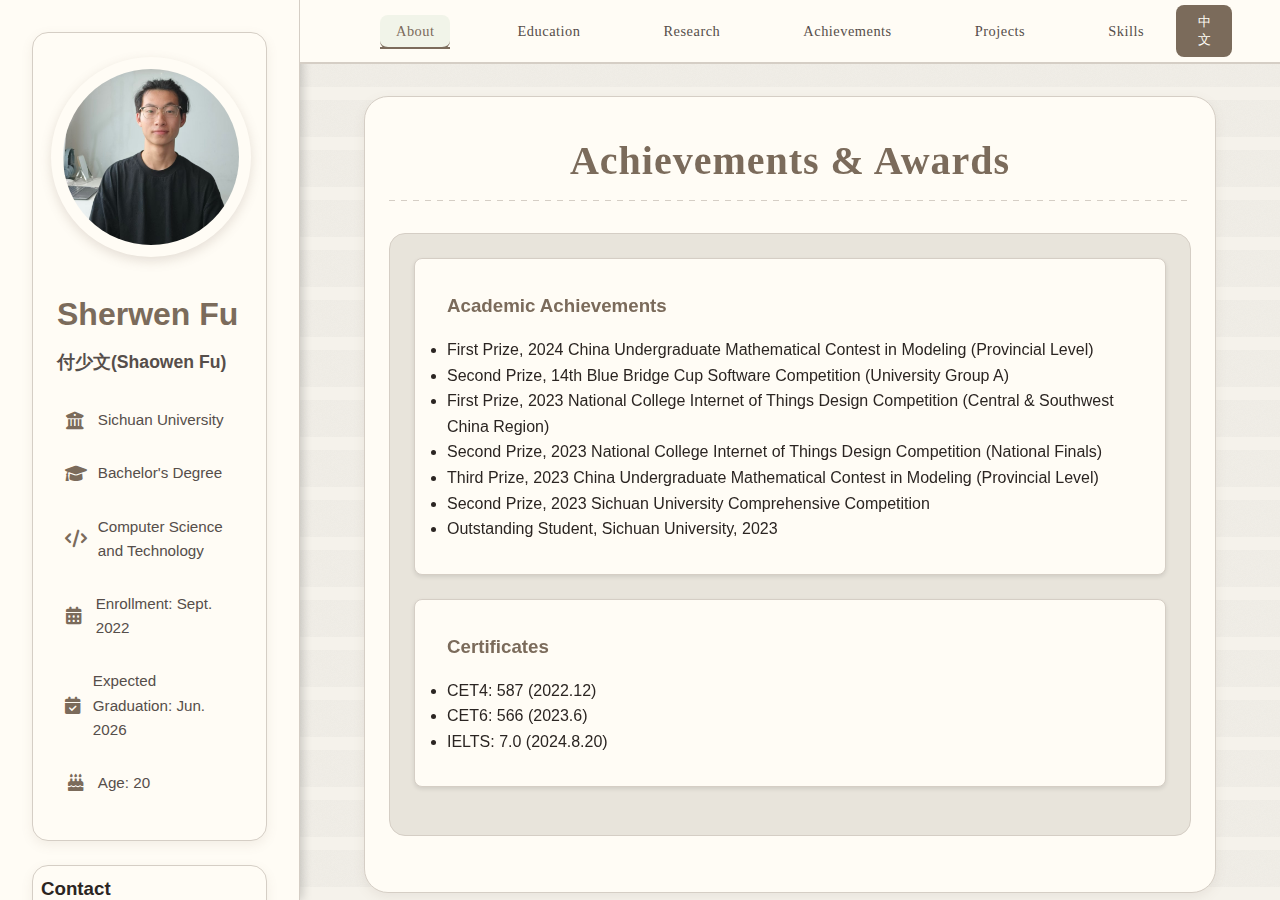
==== commit fb59dd91: "profile_card updated" ====
--- a/achievements.html
+++ b/achievements.html
@@ -15,10 +15,33 @@
                 <!-- Basic Info -->
                 <img src="images/profile_picture.jpg" alt="Shaowen Fu" class="profile-image">
                 <h1>Sherwen Fu</h1>
-                <h2>付少文(Shaowen Fu)</h2>
-                <h4><a href="https://www.scu.edu.cn/" target="_blank">SiChuan University</a></h4> 
-                <h4><a href="https://cs.scu.edu.cn/" target="_blank">Computer Science and Technology</a></h4>
-                <h4>Class of 2022</h4>
+                <h3>付少文(Shaowen Fu)</h3>
+                <div class="profile-info-list">
+                    <div class="info-item">
+                        <i class="fas fa-university"></i>
+                        <span>Sichuan University</span>
+                    </div>
+                    <div class="info-item">
+                        <i class="fas fa-graduation-cap"></i>
+                        <span>Bachelor's Degree</span>
+                    </div>
+                    <div class="info-item">
+                        <i class="fas fa-code"></i>
+                        <span>Computer Science and Technology</span>
+                    </div>
+                    <div class="info-item">
+                        <i class="fas fa-calendar-alt"></i>
+                        <span>Enrollment: Sept. 2022</span>
+                    </div>
+                    <div class="info-item">
+                        <i class="fas fa-calendar-check"></i>
+                        <span>Expected Graduation: Jun. 2026</span>
+                    </div>
+                    <div class="info-item">
+                        <i class="fas fa-birthday-cake"></i>
+                        <span>Age: 20</span>
+                    </div>
+                </div>
             </div>
             <!-- Contact Info -->
             <div class="info-section">
@@ -30,15 +53,15 @@
                     </ul>
                     <ul>
                         <img src="icons/gmail.png" alt="Gmail" width="20px">
-                        <a href="mailto:shaowenfu.pg@gmail.com">shaowenfu.pg@gmail.com</a>
+                        <a href="mailto:shaowenfu.pg@gmail.com" style="color: #000;font-size: 0.9rem;">shaowenfu.pg@gmail.com</a>
                     </ul>
                     <ul>
                         <img src="icons/github.png" alt="GitHub" width="20px">
-                        <a href="https://github.com/shaowenfu" target="_blank">@SherwenFu</a>
+                        <a href="https://github.com/shaowenfu" target="_blank" style="color: #000;font-size: 1rem;">@SherwenFu</a>
                     </ul>
                     <ul>
                         <img src="icons/Linkedin.png" alt="LinkedIn" width="20px">
-                        <a href="https://www.linkedin.com/in/shaowenf" target="_blank">@SherwenFu</a>
+                        <a href="https://www.linkedin.com/in/shaowenf" target="_blank" style="color: #000;font-size: 1rem;">@SherwenFu</a>
                     </ul>
             </div>
         </aside>
--- a/css/style.css
+++ b/css/style.css
@@ -1772,3 +1772,46 @@
     left: 0;
     color: #3498db;
 }
+
+/* Profile Card Styles */
+.profile-info-list {
+    margin-top: 1.5rem;
+}
+
+.profile-info-list .info-item {
+    display: flex;
+    align-items: center;
+    gap: 0.8rem;
+    margin-bottom: 0.8rem;
+    padding: 0.5rem;
+    border-radius: 8px;
+    transition: all 0.3s ease;
+}
+
+.profile-info-list .info-item:hover {
+    background-color: var(--surface-color-light);
+    transform: translateX(5px);
+}
+
+.profile-info-list .info-item i {
+    color: var(--primary-color);
+    width: 20px;
+    text-align: center;
+    font-size: 1.1rem;
+}
+
+.profile-info-list .info-item span {
+    color: var(--text-secondary);
+    font-size: 0.95rem;
+}
+
+.profile-card h1 {
+    color: var(--primary-color);
+    margin: 1rem 0 0.5rem 0;
+}
+
+.profile-card h3 {
+    color: var(--text-secondary);
+    font-size: 1.1rem;
+    margin-bottom: 1rem;
+}
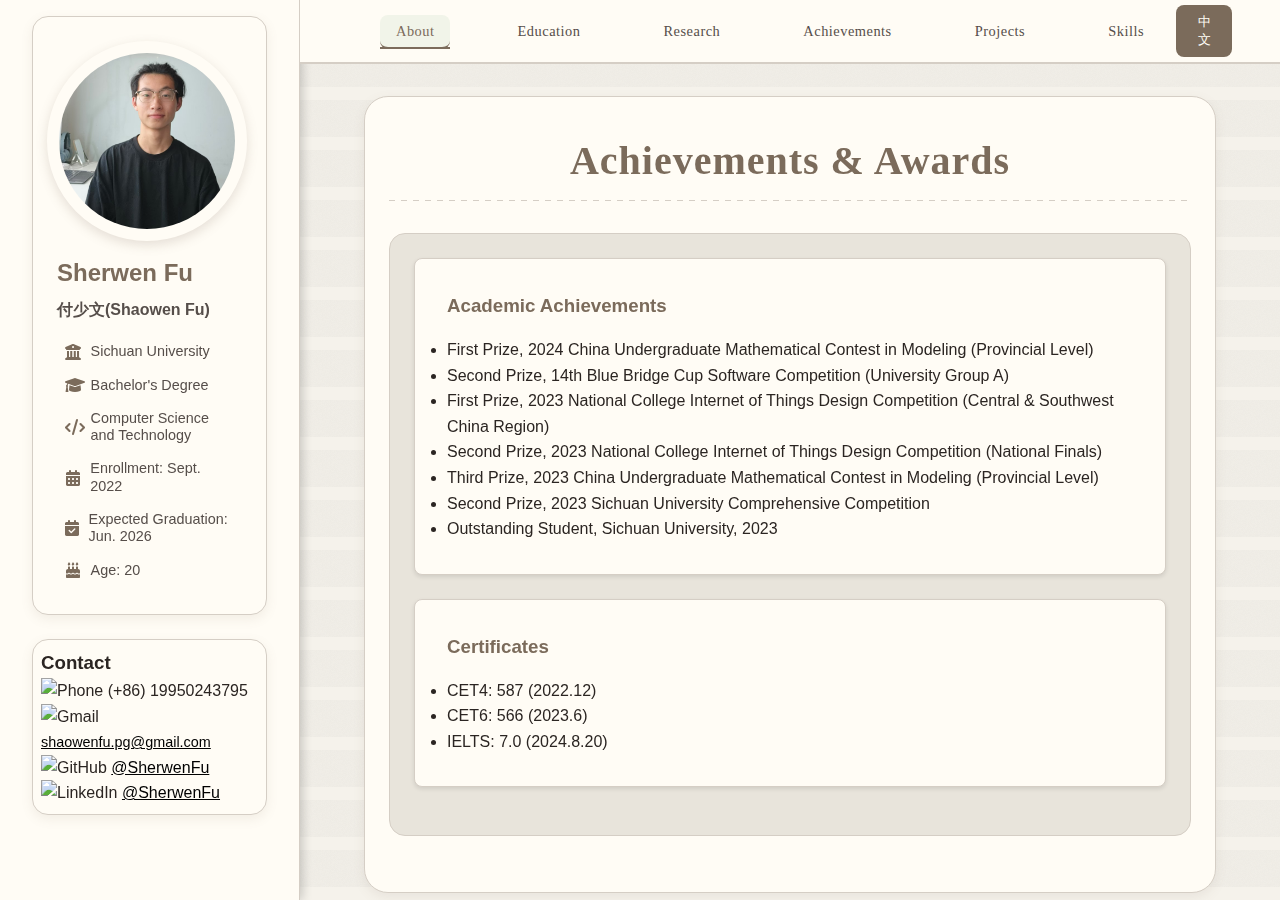
==== commit cca1466f: "update profile-card" ====
--- a/achievements.html
+++ b/achievements.html
@@ -19,7 +19,7 @@
                 <div class="profile-info-list">
                     <div class="info-item">
                         <i class="fas fa-university"></i>
-                        <span>Sichuan University</span>
+                        <a href="https://www.scu.edu.cn/" target="_blank" class="university-link">Sichuan University</a>
                     </div>
                     <div class="info-item">
                         <i class="fas fa-graduation-cap"></i>
--- a/css/style.css
+++ b/css/style.css
@@ -232,7 +232,7 @@
     background-color: var(--surface-color);
     box-shadow: 2px 0 10px rgba(0, 0, 0, 0.2);
     overflow-y: auto;
-    padding: 2rem;
+    padding: 1rem 2rem 0.5rem 2rem;
     border-right: 1px solid var(--border-color);
 }
 
@@ -254,7 +254,7 @@
     background-color: var(--surface-color);
     border-radius: 16px;
     padding: 0.5rem;
-    margin-bottom: 1.5rem;
+    margin-bottom: 0.5rem;
     border: 1px solid var(--border-color);
 }
 
@@ -276,11 +276,11 @@
     padding: 4px;
     background-color: var(--surface-color);
     box-shadow: 0 4px 12px rgba(123, 107, 91, 0.2);
-    margin: 0 auto 2rem;
+    margin: 0 auto 0rem;
     display: block;
     transition: all 0.3s ease;
     position: relative;
-    left: 0%;
+    left: -2%;
     transform: translateX(-3%);
 }
 
@@ -1775,16 +1775,16 @@
 
 /* Profile Card Styles */
 .profile-info-list {
-    margin-top: 1.5rem;
+    margin-top: 1rem;
 }
 
 .profile-info-list .info-item {
     display: flex;
     align-items: center;
-    gap: 0.8rem;
-    margin-bottom: 0.8rem;
-    padding: 0.5rem;
-    border-radius: 8px;
+    gap: 0.6rem;
+    margin-bottom: 0.4rem;
+    padding: 0.3rem 0.5rem;
+    border-radius: 6px;
     transition: all 0.3s ease;
 }
 
@@ -1795,23 +1795,38 @@
 
 .profile-info-list .info-item i {
     color: var(--primary-color);
-    width: 20px;
+    width: 16px;
     text-align: center;
-    font-size: 1.1rem;
-}
-
-.profile-info-list .info-item span {
+    font-size: 1rem;
+}
+
+.profile-info-list .info-item span,
+.profile-info-list .info-item a {
     color: var(--text-secondary);
-    font-size: 0.95rem;
+    font-size: 0.9rem;
+    line-height: 1.2;
+}
+
+/* 添加大学链接样式 */
+.university-link {
+    text-decoration: none;
+    color: var(--text-secondary);
+    transition: color 0.3s ease;
+}
+
+.university-link:hover {
+    color: var(--primary-color);
+    text-decoration: underline;
 }
 
 .profile-card h1 {
     color: var(--primary-color);
-    margin: 1rem 0 0.5rem 0;
+    margin: 0.8rem 0 0.3rem 0;
+    font-size: 1.5rem;
 }
 
 .profile-card h3 {
     color: var(--text-secondary);
-    font-size: 1.1rem;
-    margin-bottom: 1rem;
-}
+    font-size: 1rem;
+    margin-bottom: 0.8rem;
+}
